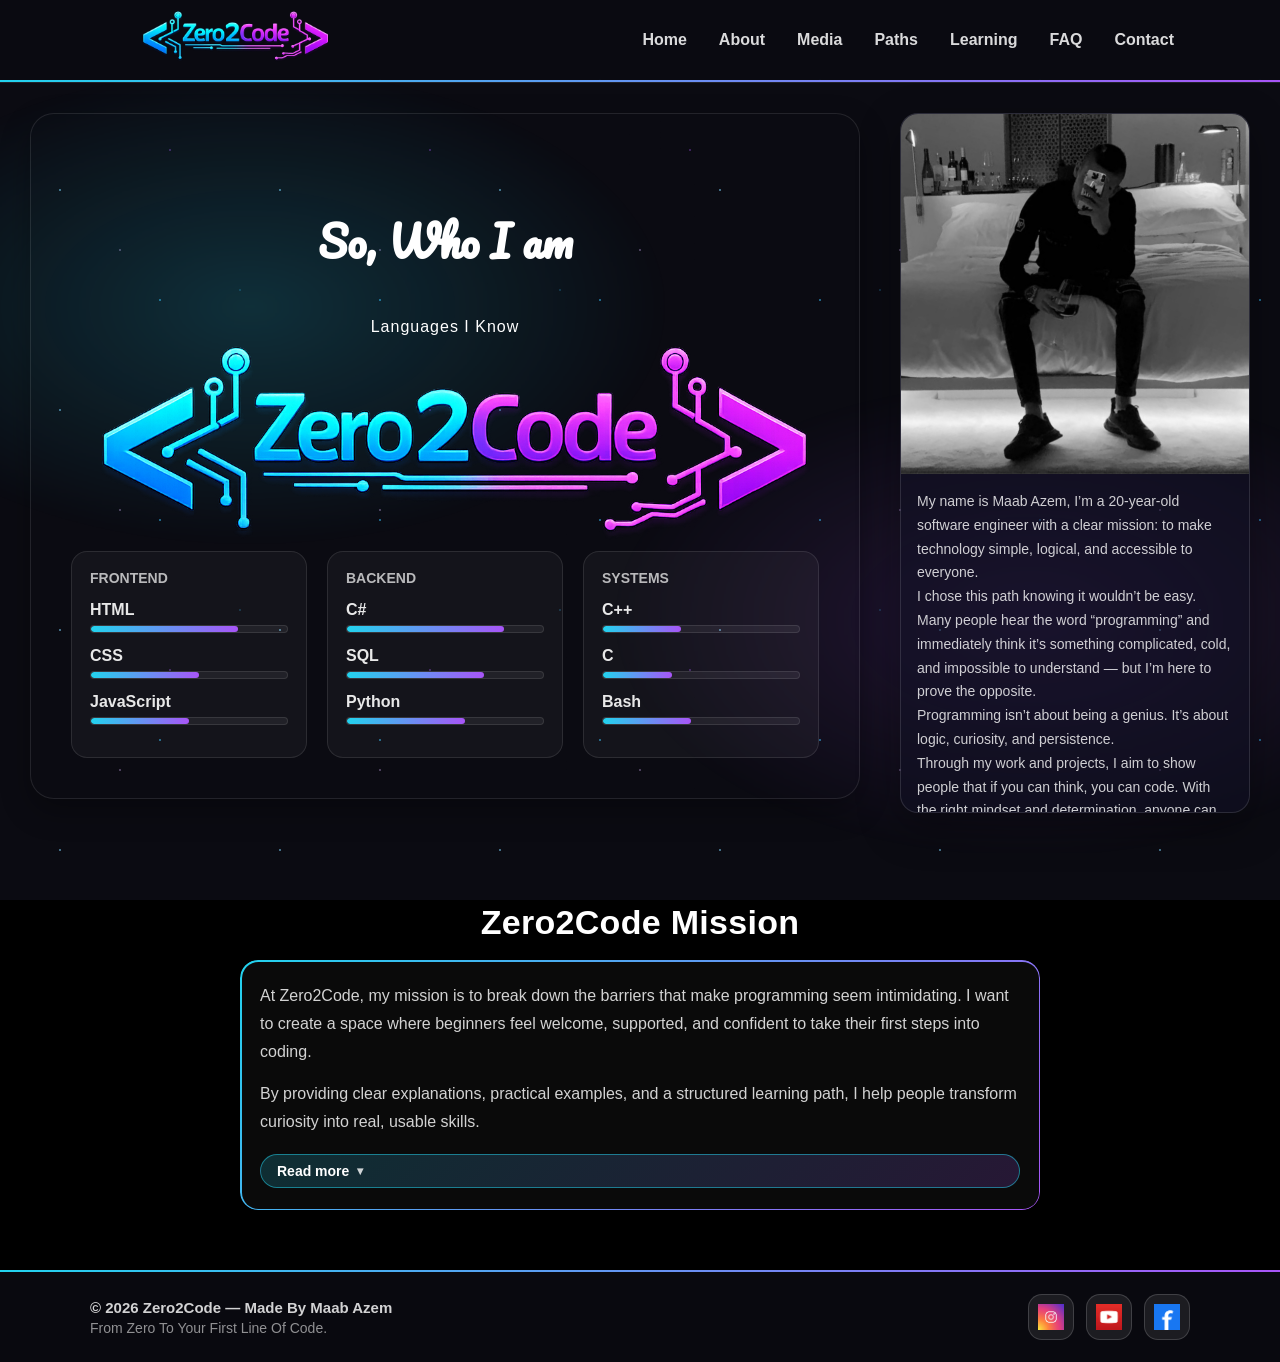
==== about.html @ 45f80c06 "First version of Zero2Code website" ====
<!DOCTYPE html>
<html lang="en">
<head>
  <meta charset="UTF-8">
  <meta name="viewport" content="width=device-width, initial-scale=1.0">
  <title>Zero2Code - About Us</title>

  <link rel="stylesheet" href="home_style.css">
  <link href="https://fonts.googleapis.com/css2?family=Pacifico&display=swap" rel="stylesheet">
  <link href="https://unpkg.com/aos@2.3.1/dist/aos.css" rel="stylesheet">
</head>

<body>
  <!-- Stars background -->
  <div class="stars-bg">
    <div class="stars layer1"></div>
    <div class="stars layer2"></div>
    <div class="stars layer3"></div>
  </div>

  <!-- Header -->
  <header class="header">
    <div class="header-inner">
      <img src="images/Logo without background.PNG" class="logo" alt="Zero2Code">

      <nav class="nav" id="mainNav">
  <a href="index.html">Home</a>
  <a href="about.html">About</a>
  <a href="media.html">Media</a>
  <a href="paths.html">Paths</a>
  <a href="learning.html">Learning</a>
  <a href="faq.html">FAQ</a>
  <a href="contact.html">Contact</a>
</nav>

<!-- Mobile Menu Button -->
<button class="nav-toggle" id="navToggle" type="button" aria-label="Open menu" aria-expanded="false">
  <span></span>
  <span></span>
  <span></span>
</button>
    </div>
    <div class="header-line"></div>
  </header>

  <div class="aboutMY">
    <!-- LEFT -->
    <div class="leftSide" data-aos="fade-right" data-aos-delay="100">

      <div class="bigTitle" data-aos="zoom-in" data-aos-delay="150">
        So, Who I am
      </div>

      <div class="langsHeader" data-aos="fade-up" data-aos-delay="200">
        Languages I Know <span></span>
      </div>

      <div class="langBoxes">
        <!-- Frontend -->
        <div class="langBox" data-aos="fade-up" data-aos-delay="250">
          <h4>Frontend</h4>

          <div class="skill">
            <span>HTML</span>
            <div class="bar"><div class="fill" style="--w:75%"></div></div>
          </div>

          <div class="skill">
            <span>CSS</span>
            <div class="bar"><div class="fill" style="--w:55%"></div></div>
          </div>

          <div class="skill">
            <span>JavaScript</span>
            <div class="bar"><div class="fill" style="--w:50%"></div></div>
          </div>
        </div>

        <!-- Backend -->
        <div class="langBox" data-aos="fade-up" data-aos-delay="320">
          <h4>Backend</h4>

          <div class="skill">
            <span>C#</span>
            <div class="bar"><div class="fill" style="--w:80%"></div></div>
          </div>

          <div class="skill">
            <span>SQL</span>
            <div class="bar"><div class="fill" style="--w:70%"></div></div>
          </div>

          <div class="skill">
            <span>Python</span>
            <div class="bar"><div class="fill" style="--w:60%"></div></div>
          </div>
        </div>

        <!-- Systems -->
        <div class="langBox" data-aos="fade-up" data-aos-delay="390">
          <h4>Systems</h4>

          <div class="skill">
            <span>C++</span>
            <div class="bar"><div class="fill" style="--w:40%"></div></div>
          </div>

          <div class="skill">
            <span>C</span>
            <div class="bar"><div class="fill" style="--w:35%"></div></div>
          </div>

          <div class="skill">
            <span>Bash</span>
            <div class="bar"><div class="fill" style="--w:45%"></div></div>
          </div>
        </div>

      </div>
    </div>

    <!-- RIGHT -->
    <div class="myprofile" data-aos="fade-left" data-aos-delay="150">
      <img src="images/maab2.jpg" class="myphoto" alt="Maab">
      <div class="myinfo">
        <p>My name is Maab Azem, I’m a 20-year-old software engineer with a clear mission:
          to make technology simple, logical, and accessible to everyone.</p>

        <p>I chose this path knowing it wouldn’t be easy. Many people hear the word “programming”
          and immediately think it’s something complicated, cold, and impossible to understand —
          but I’m here to prove the opposite.</p>

        <p>Programming isn’t about being a genius. It’s about logic, curiosity, and persistence.</p>

        <p>Through my work and projects, I aim to show people that if you can think, you can code.
          With the right mindset and determination, anyone can turn ideas into real digital products.</p>

        <p>I don’t just build websites and applications — I build confidence in people who once
          thought this world wasn’t for them.</p>
      </div>
    </div>
  </div>

  <!-- Mission -->
  <section class="mygoal" id="mygoal" data-aos="fade-up" data-aos-delay="120">
    <h2 class="mygoal-title">Zero2Code Mission</h2>

    <div class="goal-card" id="goalCard" data-aos="zoom-in" data-aos-delay="180">
      <div class="goal-preview">
        <p>
          At Zero2Code, my mission is to break down the barriers that make programming seem intimidating.
          I want to create a space where beginners feel welcome, supported, and confident to take their
          first steps into coding.
        </p>

        <p class="preview-2">
          By providing clear explanations, practical examples, and a structured learning path, I help people
          transform curiosity into real, usable skills.
        </p>
      </div>

      <div class="goal-more" id="goalMore" aria-hidden="true">
        <p>
          Zero2Code is more than just a learning platform – it is a growing community built around the belief
          that anyone can learn to code. Here, questions are encouraged, mistakes are part of the process,
          and progress is celebrated.
        </p>

        <p>
          I believe the best way to learn programming is to build, break, and rebuild. That’s why Zero2Code
          focuses on real projects that start small and grow step by step – so learners can see progress
          quickly and stay motivated.
        </p>

        <p>
          Every topic is explained in a clear, beginner-friendly way, then reinforced with exercises and mini
          challenges. The goal is not memorizing syntax – it’s learning how to think and solve problems.
        </p>

        <p>
          Over time, beginners stop feeling lost – and start feeling like creators.
        </p>
      </div>

      <button class="goal-toggle" id="goalToggle" aria-expanded="false" aria-controls="goalMore" type="button">
        <span class="btn-text">Read more</span>
        <span class="chev" aria-hidden="true">▾</span>
      </button>
    </div>
  </section>

  <!-- Footer -->
  <footer class="footer">
    <div class="container footer-inner">
      <div class="footer-left">
        <div class="footer-copy">© 2026 Zero2Code — Made By Maab Azem</div>
        <div class="footer-tagline">From Zero To Your First Line Of Code.</div>
      </div>

      <div class="social">
        <a href="#" aria-label="Instagram"><img src="images/instagram.jpeg" alt="Instagram"></a>
        <a href="#" aria-label="YouTube"><img src="images/youyube2.jpeg" alt="YouTube"></a>
        <a href="#" aria-label="Facebook"><img src="images/facebook.png" alt="Facebook"></a>
      </div>
    </div>
  </footer>

  <script src="https://unpkg.com/aos@2.3.1/dist/aos.js"></script>
  <script src="main.js"></script>
</body>
</html>
---- home_style.css ----
:root{
  --bg:#0b0b12;
  --text:#fff;
  --muted:rgba(255,255,255,.82);
  --line:rgba(255,255,255,.1);
  --glass:rgba(255,255,255,.04);
  --glass2:rgba(255,255,255,.06);
  --b1:1px solid rgba(255,255,255,.12);
  --b2:1px solid rgba(255,255,255,.10);
  --r14:14px;
  --r16:16px;
  --r18:18px;
  --c1:#22d3ee;
  --c2:#a855f7;
  --grad:linear-gradient(to right,var(--c1),var(--c2));
}

*{box-sizing:border-box}
body{margin:0;font-family:Roboto,sans-serif;color:var(--text);background:#000}
a{color:inherit}
.container, .media-page, .faq-page, .contact-page, .learn-page{width:min(1100px,92%);margin:0 auto}
.section{padding:56px 0}
.center{text-align:center;font-weight:900;margin:0 0 16px}
.note{margin:0 0 10px;color:rgba(255,255,255,.8);font-weight:700}

.header{
  position:sticky;top:0;z-index:999;
  background:rgba(11,11,18,.9);
  backdrop-filter:blur(10px);
  border-bottom:1px solid var(--line);
}
.header-inner{
  width:min(1100px,92%);margin:0 auto;
  padding:0 8px;height:80px;
  display:flex;align-items:center;justify-content:space-between;
}
.logo{height:180px;width:auto;display:block}
.header-line{height:2px;background:var(--grad)}

.nav{display:flex;align-items:center;gap:16px}
.nav a{
  text-decoration:none;
  color:rgba(255,255,255,.85);
  font-weight:700;
  padding:8px;
  position:relative;
  transition:.2s;
}
.nav a:hover,.nav a.active{color:#fff}
.nav a::after{
  content:"";position:absolute;left:0;bottom:-6px;
  width:0;height:2px;background:var(--grad);transition:.3s;
}
.nav a:hover::after{width:100%}

.hero{
  height:520px;
  background:url("images/hero.jpg") center/cover no-repeat;
  position:relative;
  display:flex;align-items:center;justify-content:center;
  text-align:center;
}
.hero-overlay{position:absolute;inset:0;background:rgba(0,0,0,.45);z-index:1}
.hero-content{position:relative;z-index:2;padding:0 18px;max-width:900px}
.hero-content h1{
  margin:0 0 10px;
  font-weight:900;letter-spacing:.3px;
  text-shadow:0 12px 32px rgba(0,0,0,.55);
}
.hero-content p{
  margin:0 0 16px;
  color:rgba(255,255,255,.9);
  font-weight:500;line-height:1.6;
  text-shadow:0 12px 32px rgba(0,0,0,.55);
}
.hero-btn{
  display:inline-block;text-decoration:none;
  font-weight:900;padding:12px 16px;
  border-radius:var(--r14);
  background:var(--grad);
  color:var(--bg);
}

.hero2{
  width:100%;
  padding:60px 16px;
  background:url("images/Logo without background.PNG") center/cover no-repeat;
}
.hero2 .row{
  display:flex;align-items:center;justify-content:space-between;
  gap:40px;margin-bottom:60px;
}
.hero2 .row.reverse{flex-direction:row-reverse}
.hero2 .text{
  flex:1;max-width:520px;
  padding:28px;
  border-radius:100px;
  background:rgba(255,255,255,.04);
  border:4px solid rgba(255,255,255,.12);
  font:20px/1.7 Georgia,"Times New Roman",serif;
  color:rgba(255,255,255,.9);
}
.hero2 .hero-img{
  width:550px;height:250px;flex-shrink:0;
  object-fit:cover;border-radius:100px;
}
.hero2 .img-1{transform:translateX(-60px)}
.hero2 .img-2{transform:translateX(60px)}

.two-col{display:flex;gap:18px;align-items:center}
.img-box{width:100%;display:block;border-radius:16px;border:1px solid rgba(255,255,255,.1)}
.text-box h2{margin:0 0 10px;font-weight:900}
.text-box p{margin:0 0 10px;color:var(--muted);line-height:1.7}
.text-box ul{margin:10px 0 0;padding-left:18px;color:var(--muted)}
.text-box li{margin:6px 0}

.feature{
  background:rgba(255,255,255,.05);
  border:1px solid rgba(255,255,255,.1);
  border-radius:18px;
  padding:22px;
  position:relative;
  overflow:hidden;
}
.feature::before{
  content:"";position:absolute;inset:0;
  background:
    radial-gradient(700px 220px at 0% 0%, rgba(34,211,238,.10), transparent 60%),
    radial-gradient(700px 220px at 100% 100%, rgba(168,85,247,.10), transparent 60%);
}
.feature>*{position:relative}
.feature h2{margin:0 0 10px;font-weight:900}
.feature p{margin:0 0 10px;color:var(--muted);line-height:1.7}
.feature p:last-child{margin-bottom:0}
.line{height:2px;width:90px;border-radius:999px;background:var(--grad);margin:10px 0 14px}

.languages{
  position:relative;
  display:flex;flex-wrap:wrap;gap:14px;
  justify-content:center;
  margin-top:18px;
  overflow:hidden;
  min-height:340px;
}
.languages .stars{
  position:absolute;inset:0;z-index:1;
  pointer-events:none;opacity:.55;
  background-image:
    radial-gradient(1px 1px at 20px 30px, #60a5fa 60%, transparent 61%),
    radial-gradient(1px 1px at 80px 120px, #d8b4fe 60%, transparent 61%),
    radial-gradient(2px 2px at 140px 60px, #38bdf8 60%, transparent 61%),
    radial-gradient(1px 1px at 160px 160px, #9333ea 60%, transparent 61%),
    radial-gradient(2px 2px at 40px 170px, #7dd3fc 60%, transparent 61%);
  background-size:200px 200px;
  background-repeat:repeat;
  filter:blur(.2px);
}
.languages .stars-h1{animation:moveRight 30s linear infinite}
.languages .stars-h2{animation:moveLeft 45s linear infinite}
.languages .stars-v1{animation:moveDown 35s linear infinite}
.languages .stars-v2{animation:moveUp 55s linear infinite}
@keyframes moveRight{from{transform:translateX(-200px)}to{transform:translateX(200px)}}
@keyframes moveLeft{from{transform:translateX(200px)}to{transform:translateX(-200px)}}
@keyframes moveDown{from{transform:translateY(-200px)}to{transform:translateY(200px)}}
@keyframes moveUp{from{transform:translateY(200px)}to{transform:translateY(-200px)}}

.lang-card{
  width:calc(20% - 14px);
  min-height:150px;
  padding:14px;
  text-align:center;
  border-radius:var(--r16);
  background:var(--glass);
  border:2px solid transparent;
  transition:.3s ease;
  overflow:hidden;
  position:relative;z-index:2;
}
.lang-card img{
  width:46px;height:46px;object-fit:contain;
  display:block;margin:0 auto 8px;
}
.lang-card h4{
  margin:6px 0 8px;
  font-size:15px;font-weight:900;
  color:rgba(255,255,255,.95);
}
.lang-desc{
  margin:0;
  font-size:13px;line-height:1.4;
  color:rgba(255,255,255,.8);
  opacity:0;transform:translateY(8px);
  transition:.3s ease;
}
.lang-card:hover{
  transform:scale(1.07);
  background:rgba(255,255,255,.07);
  border-image:var(--grad) 1;
}
.lang-card:hover .lang-desc{opacity:1;transform:translateY(0)}

iframe{
  width:520px;height:360px;
  border-radius:18px;
  border:1px solid rgba(255,255,255,.14);
  box-shadow:0 20px 40px rgba(0,0,0,.45);
}
.video-section{
  background:var(--glass);
  border:var(--b1);
  border-radius:60px;
  padding:28px;
  align-items:flex-start;
}

.footer{
  border-top:2px solid transparent;
  border-image:var(--grad) 1;
  background:rgba(11,11,18,.85);
  padding:22px 0;
}
.footer-inner{display:flex;align-items:center;justify-content:space-between;gap:14px}
.footer-left{display:flex;flex-direction:column;gap:4px}
.footer-copy{font-size:15px;font-weight:800;color:rgba(255,255,255,.82)}
.footer-tagline{font-size:14px;color:rgba(255,255,255,.55)}
.social{display:flex;gap:10px}
.social a{
  width:42px;height:42px;border-radius:var(--r14);
  display:flex;align-items:center;justify-content:center;
  background:rgba(255,255,255,.06);
  border:var(--b2);
  transition:.2s ease;
  text-decoration:none;
}
.social a:hover{
  transform:translateY(-3px);
  border-color:rgba(168,85,247,.5);
  background:rgba(255,255,255,.10);
}
.social img{width:20px;height:20px;display:block;filter:brightness(0) invert(1)}

#topBtn{
  position:fixed;right:18px;bottom:18px;
  width:48px;height:48px;border-radius:16px;
  border:1px solid rgba(255,255,255,.14);
  background:linear-gradient(to right, rgba(34,211,238,.25), rgba(168,85,247,.25));
  box-shadow:0 10px 30px rgba(0,0,0,.35);
  color:#fff;font-size:18px;font-weight:900;
  cursor:pointer;display:none;
}
#topBtn.show{display:block}
#topBtn:hover{transform:translateY(-2px)}

::-webkit-scrollbar{width:10px}
::-webkit-scrollbar-track{background:var(--bg)}
::-webkit-scrollbar-thumb{background:linear-gradient(180deg,var(--c1),var(--c2));border-radius:10px}
::-webkit-scrollbar-thumb:hover{background:linear-gradient(180deg,var(--c2),var(--c1))}

.aboutMY{
  display:flex;gap:40px;align-items:flex-start;
  padding:30px;border-radius:24px;position:relative;
}
.aboutMY::before{
  content:"";position:absolute;inset:-10px;z-index:-1;filter:blur(2px);
  background:
    radial-gradient(700px 400px at 20% 30%, rgba(34,211,238,.18), transparent 60%),
    radial-gradient(700px 400px at 80% 70%, rgba(168,85,247,.16), transparent 60%);
}
.leftSide{
  flex:1;
  padding:40px;
  border-radius:24px;
  border:1px solid rgba(255,255,255,.10);
  background:url("images/Logo without background.PNG") center/cover no-repeat;
  box-shadow:0 12px 30px rgba(0,0,0,.30);
  position:relative;
}
.textmy{
  flex:1;
  display:flex;flex-direction:column;align-items:center;justify-content:center;
  text-align:center;
}
.textmy h1{
  margin:0 0 16px;font-size:34px;
  letter-spacing:.3px;
  text-shadow:0 0 18px rgba(34,211,238,.20);
}
.langsTitle{
  display:inline-block;padding:8px 12px;border-radius:999px;
  border:var(--b1);background:rgba(255,255,255,.05);
}
.bigTitle{
  font-family:"Pacifico",cursive;
  width:350px;margin:50px auto 40px;
  text-align:center;font-size:42px;font-weight:700;
}

.langsHeader{text-align:center;margin-bottom:25px;font-size:16px;letter-spacing:1px;opacity:.8;transform:translateY(140px)}
.leftSide .langsHeader{transform:translateY(210px)}
.langBoxes{display:flex;gap:20px}
.langBox{
  flex:1;margin-top:190px;
  padding:18px;border-radius:16px;
  background:var(--glass);
  border:var(--b2);
}
.langBox h4{margin:0 0 15px;text-transform:uppercase;font-size:14px;opacity:.7}

.skills,.skill-group{width:100%;max-width:420px}
.skills{display:flex;flex-direction:column;gap:14px}
.skill-group{
  margin-bottom:26px;
  padding:12px 12px 14px;
  border-radius:16px;
  border:1px solid rgba(255,255,255,.08);
  background:rgba(255,255,255,.03);
  transition:.2s ease;
}
.skill-group:hover{transform:translateY(-2px);border-color:rgba(255,255,255,.16)}
.skill-group h4{
  margin:0 0 10px;
  font-size:14px;letter-spacing:1px;text-transform:uppercase;
  color:rgba(255,255,255,.7);
  border-bottom:1px solid rgba(255,255,255,.15);
  padding-bottom:6px;
  position:relative;
}
.skill-group h4::after{
  content:"";display:block;
  height:2px;width:120px;margin-top:8px;border-radius:999px;
  background:linear-gradient(90deg, rgba(34,211,238,.7), rgba(168,85,247,.7));
}
.skill{margin-bottom:14px}
.skill .label,.skill span{display:block;margin-bottom:6px;font-weight:700;opacity:.9;text-align:left}
.bar{
  width:100%;height:8px;
  border-radius:10px;overflow:hidden;
  border:1px solid rgba(255,255,255,.10);
  background:rgba(255,255,255,.06);
}
.fill{
  height:100%;
  width:0;
  border-radius:10px;
  background:linear-gradient(90deg,var(--c1),var(--c2));
  transition:width .7s ease;
}
@keyframes grow{from{width:0}to{width:var(--w)}}

.myprofile{
  width:350px;height:700px;
  border-radius:18px;overflow:hidden;
  border:1px solid rgba(255,255,255,.12);
  background:rgba(18,18,37,.55);
  box-shadow:0 14px 40px rgba(0,0,0,.35);
}
.myphoto{width:100%;height:360px;object-fit:cover;display:block}
.myinfo{
  padding:16px;overflow:auto;
  scrollbar-width:thin;
  scrollbar-color:rgba(168,85,247,.55) rgba(255,255,255,.06);
}
.myinfo p{margin:0;line-height:1.7;color:rgba(255,255,255,.80);font-size:14px}
.myinfo::-webkit-scrollbar{width:8px}
.myinfo::-webkit-scrollbar-track{background:rgba(255,255,255,.06);border-radius:999px}
.myinfo::-webkit-scrollbar-thumb{background:linear-gradient(180deg, rgba(34,211,238,.7), rgba(168,85,247,.7));border-radius:999px}

.mygoal{padding:60px 16px}
.mygoal-title{text-align:center;margin:0 0 18px;font-size:clamp(26px,3vw,34px);letter-spacing:.3px}
.goal-card{
  width:min(800px,100%);
  margin:0 auto;
  padding:22px 20px;
  border-radius:18px;
  background:var(--glass);
  backdrop-filter:blur(10px);
  position:relative;
  display:flex;flex-direction:column;
}
.goal-card::before{
  content:"";position:absolute;inset:0;padding:1.5px;border-radius:18px;
  background:linear-gradient(135deg,var(--c1),var(--c2));
  -webkit-mask:linear-gradient(#000 0 0) content-box,linear-gradient(#000 0 0);
  -webkit-mask-composite:xor;mask-composite:exclude;
  pointer-events:none;
}
.goal-preview p,.goal-more p{margin:0 0 14px;line-height:1.75;color:var(--muted);font-size:16px}
.goal-preview p:last-child{margin-bottom:0}

.goal-toggle{
  margin-top:18px;
  display:inline-flex;align-items:center;gap:8px;
  padding:8px 16px;border-radius:999px;
  background:linear-gradient(135deg, rgba(34,211,238,.18), rgba(168,85,247,.18));
  border:1px solid rgba(34,211,238,.5);
  color:#fff;
  font-size:14px;font-weight:700;
  cursor:pointer;
  transition:.25s ease;
}
.goal-toggle:hover{transform:translateY(-1px);box-shadow:0 0 14px rgba(168,85,247,.4)}
.goal-toggle .chev{transition:transform .3s ease;font-size:12px;opacity:.8}

.goal-more{
  max-height:0;overflow:hidden;opacity:0;
  transform:translateY(-10px);
  transition:max-height .5s ease, opacity .4s ease, transform .4s ease;
}
.goal-card.is-open .goal-more{max-height:1000px;opacity:1;transform:translateY(0)}
.goal-card.is-open .goal-toggle .chev{transform:rotate(180deg)}

.stars-bg{
  position:fixed;inset:0;z-index:-1;pointer-events:none;
  background:var(--bg);overflow:hidden;
}
.stars{position:absolute;inset:-200px;opacity:.55;background-repeat:repeat;filter:blur(.2px)}
.stars.layer1{
  background-image:
    radial-gradient(1px 1px at 20px 30px, rgba(96,165,250,.9) 60%, transparent 61%),
    radial-gradient(1px 1px at 80px 120px, rgba(216,180,254,.9) 60%, transparent 61%),
    radial-gradient(2px 2px at 140px 60px, rgba(56,189,248,.9) 60%, transparent 61%),
    radial-gradient(1px 1px at 160px 160px, rgba(147,51,234,.9) 60%, transparent 61%),
    radial-gradient(2px 2px at 40px 170px, rgba(125,211,252,.9) 60%, transparent 61%);
  background-size:220px 220px;animation:starsMove1 38s linear infinite;
}
.stars.layer2{
  opacity:.35;
  background-image:
    radial-gradient(1px 1px at 30px 40px, rgba(34,211,238,.9) 60%, transparent 61%),
    radial-gradient(2px 2px at 110px 90px, rgba(168,85,247,.9) 60%, transparent 61%),
    radial-gradient(1px 1px at 190px 140px, rgba(96,165,250,.9) 60%, transparent 61%),
    radial-gradient(2px 2px at 60px 190px, rgba(216,180,254,.9) 60%, transparent 61%);
  background-size:260px 260px;animation:starsMove2 55s linear infinite;
}
.stars.layer3{
  opacity:.22;
  background-image:
    radial-gradient(1px 1px at 50px 70px, rgba(125,211,252,.9) 60%, transparent 61%),
    radial-gradient(1px 1px at 160px 40px, rgba(147,51,234,.9) 60%, transparent 61%),
    radial-gradient(2px 2px at 120px 170px, rgba(56,189,248,.9) 60%, transparent 61%);
  background-size:320px 320px;animation:starsMove3 75s linear infinite;
}
@keyframes starsMove1{to{transform:translate3d(220px,220px,0)}}
@keyframes starsMove2{to{transform:translate3d(-260px,260px,0)}}
@keyframes starsMove3{to{transform:translate3d(320px,-320px,0)}}
@media (prefers-reduced-motion:reduce){.stars{animation:none!important}}

.media-page{padding:34px 0 70px}
.media-hero{text-align:center;padding:18px 0 26px}
.media-hero h1{
  margin:0 0 8px;
  font-size:clamp(28px,4vw,44px);
  font-weight:900;letter-spacing:.3px;
  text-shadow:0 0 18px rgba(34,211,238,.18);
}
.media-hero p{margin:0;color:rgba(255,255,255,.75);font-size:16px}
.media-grid{display:grid;grid-template-columns:repeat(3,1fr);gap:14px;margin-top:14px}
.media-card{
  border-radius:18px;overflow:hidden;
  border:1px solid rgba(255,255,255,.10);
  background:var(--glass);
  box-shadow:0 14px 34px rgba(0,0,0,.35);
  transition:.25s ease;
}
.media-card img{width:100%;height:210px;object-fit:cover;display:block}
.media-card:hover{transform:translateY(-4px);border-color:rgba(168,85,247,.45);box-shadow:0 18px 46px rgba(0,0,0,.45)}

.media-videos{margin-top:34px}
.media-title{text-align:center;margin:0 0 16px;font-size:26px;font-weight:900}
.videos-grid{display:grid;grid-template-columns:repeat(3,1fr);gap:14px}
.video-box iframe{width:100%;height:210px;border-radius:18px;border:var(--b1)}

.z2c-strip{
  margin-top:38px;border-radius:22px;overflow:hidden;
  border:1px solid rgba(255,255,255,.10);
  background:
    radial-gradient(700px 300px at 10% 30%, rgba(34,211,238,.12), transparent 60%),
    radial-gradient(700px 300px at 90% 70%, rgba(168,85,247,.12), transparent 60%),
    var(--glass);
}
.z2c-inner{padding:26px 20px;text-align:center}
.z2c-inner h2{margin:0 0 8px;font-size:30px;font-weight:900}
.z2c-inner p{margin:0 auto 16px;max-width:800px;color:rgba(255,255,255,.78);line-height:1.75}
.z2c-btn,.faq-cta-btn,.thanks-btn,.learn-cta,.path-start,.send-btn{
  display:inline-block;
  padding:10px 16px;
  border-radius:14px;
  text-decoration:none;
  font-weight:900;
  color:var(--bg);
  background:var(--grad);
}

.faq-page{padding:34px 0 70px}
.faq-hero{text-align:center;padding:10px 0 18px}
.faq-hero h1{
  margin:0 0 10px;
  font-size:clamp(28px,4vw,44px);
  font-weight:900;
  text-shadow:0 0 18px rgba(34,211,238,.18);
}
.faq-hero p{margin:0 auto 18px;max-width:820px;color:rgba(255,255,255,.75);line-height:1.7}
.faq-search{width:min(720px,100%);margin:0 auto;position:relative}
.faq-search input{
  width:100%;
  padding:14px 46px 14px 16px;
  border-radius:16px;
  border:var(--b1);
  background:rgba(255,255,255,.05);
  color:#fff;outline:none;font-weight:600;
}
.faq-search input:focus{border-color:rgba(168,85,247,.55);box-shadow:0 0 0 4px rgba(168,85,247,.12)}
.faq-search-icon{position:absolute;right:14px;top:50%;transform:translateY(-50%);opacity:.8;font-size:18px}

.faq-tags{display:flex;gap:10px;justify-content:center;flex-wrap:wrap;margin-top:14px}
.faq-tag{
  padding:8px 12px;border-radius:999px;
  border:var(--b1);background:var(--glass);
  color:rgba(255,255,255,.85);
  cursor:pointer;font-weight:700;transition:.2s;
}
.faq-tag:hover{transform:translateY(-1px);border-color:rgba(34,211,238,.45)}
.faq-tag.active{
  background:linear-gradient(135deg, rgba(34,211,238,.20), rgba(168,85,247,.20));
  border-color:rgba(168,85,247,.55);color:#fff;
}

.faq-grid{margin-top:22px;display:grid;grid-template-columns:repeat(2,1fr);gap:14px}
.faq-item{
  border-radius:18px;
  background:var(--glass);
  border:1px solid rgba(255,255,255,.10);
  overflow:hidden;position:relative;
}
.faq-item::before{
  content:"";position:absolute;inset:0;padding:1px;border-radius:18px;
  background:linear-gradient(135deg, rgba(34,211,238,.55), rgba(168,85,247,.55));
  -webkit-mask:linear-gradient(#000 0 0) content-box,linear-gradient(#000 0 0);
  -webkit-mask-composite:xor;mask-composite:exclude;
  pointer-events:none;opacity:.35;
}
.faq-q{
  width:100%;
  padding:16px;
  background:transparent;border:0;color:#fff;
  display:flex;align-items:center;justify-content:space-between;gap:12px;
  cursor:pointer;font-weight:900;font-size:16px;text-align:left;
}
.faq-icon{transition:transform .25s ease;opacity:.85}
.faq-a{
  max-height:0;overflow:hidden;opacity:0;transform:translateY(-6px);
  transition:max-height .45s ease, opacity .35s ease, transform .35s ease;
  padding:0 16px;
}
.faq-a p{margin:0 0 16px;color:rgba(255,255,255,.76);line-height:1.75}
.faq-item.is-open .faq-a{max-height:260px;opacity:1;transform:translateY(0);padding-top:2px}
.faq-item.is-open .faq-icon{transform:rotate(180deg)}
.faq-cta{
  margin-top:26px;border-radius:22px;border:1px solid rgba(255,255,255,.10);
  background:
    radial-gradient(700px 300px at 10% 30%, rgba(34,211,238,.12), transparent 60%),
    radial-gradient(700px 300px at 90% 70%, rgba(168,85,247,.12), transparent 60%),
    var(--glass);
  text-align:center;padding:24px 16px;
}
.faq-cta h2{margin:0 0 8px;font-weight:900;font-size:28px}
.faq-cta p{margin:0 0 14px;color:rgba(255,255,255,.75);line-height:1.7}

.contact-page{padding:34px 0 70px}
.contact-hero{text-align:center;padding:10px 0 18px}
.contact-hero h1{
  margin:0 0 10px;
  font-size:clamp(28px,4vw,44px);
  font-weight:900;
  text-shadow:0 0 18px rgba(34,211,238,.18);
}
.contact-hero p{margin:0 auto;max-width:820px;color:rgba(255,255,255,.75);line-height:1.7}
.contact-wrap{margin-top:18px;display:grid;grid-template-columns:1fr 1.2fr;gap:14px;align-items:start}
.contact-side{display:grid;gap:14px}
.contact-card,.contact-form-card{
  border-radius:18px;
  background:var(--glass);
  border:1px solid rgba(255,255,255,.10);
  padding:18px;position:relative;overflow:hidden;
}
.contact-card::before{
  content:"";position:absolute;inset:0;opacity:.9;
  background:
    radial-gradient(700px 260px at 0% 0%, rgba(34,211,238,.10), transparent 60%),
    radial-gradient(700px 260px at 100% 100%, rgba(168,85,247,.10), transparent 60%);
}
.contact-card>*,
.contact-form-card>*{position:relative}
.contact-card h3{margin:0 0 8px;font-weight:900}
.contact-card p{margin:0;color:rgba(255,255,255,.75);line-height:1.7}

.contact-form-card::before{
  content:"";position:absolute;inset:0;padding:1px;border-radius:18px;
  background:linear-gradient(135deg, rgba(34,211,238,.65), rgba(168,85,247,.65));
  -webkit-mask:linear-gradient(#000 0 0) content-box,linear-gradient(#000 0 0);
  -webkit-mask-composite:xor;mask-composite:exclude;
  pointer-events:none;opacity:.5;
}
.contact-form-card h2{margin:0 0 12px;font-weight:900;font-size:24px}

.contact-social{display:flex;flex-wrap:wrap;gap:10px;margin-top:8px}
.contact-social a{
  padding:8px 12px;border-radius:999px;
  border:var(--b1);background:rgba(255,255,255,.05);
  text-decoration:none;font-weight:800;transition:.2s ease;
}
.contact-social a:hover{transform:translateY(-1px);border-color:rgba(168,85,247,.55);background:rgba(255,255,255,.09)}

.field{display:flex;flex-direction:column;gap:8px;margin:12px 0}
.field label{font-weight:800;color:rgba(255,255,255,.85)}
.field input,.field select,.field textarea{
  border-radius:14px;border:var(--b1);
  background:rgba(255,255,255,.05);
  color:#fff;padding:12px;outline:none;font-weight:650;
}
.field textarea{resize:vertical}
.field :is(input,select,textarea):focus{border-color:rgba(168,85,247,.55);box-shadow:0 0 0 4px rgba(168,85,247,.12)}
.error-msg{color:#f87171;font-size:13px;display:none}

.send-btn{
  margin-top:10px;width:100%;
  border:0;cursor:pointer;
  display:inline-flex;align-items:center;justify-content:center;gap:10px;
  transition:.2s ease;
}
.send-btn:hover{transform:translateY(-1px);box-shadow:0 18px 40px rgba(0,0,0,.35)}
.btn-spinner{
  width:16px;height:16px;border-radius:999px;
  border:2px solid rgba(0,0,0,.25);
  border-top-color:rgba(0,0,0,.75);
  display:none;animation:spin .7s linear infinite;
}
@keyframes spin{to{transform:rotate(360deg)}}
.send-btn.is-loading .btn-spinner{display:inline-block}
.send-btn.is-loading .btn-text{opacity:.8}

.tiny-note{margin:10px 0 0;color:rgba(255,255,255,.55);font-size:13px;line-height:1.6}
.toast{
  position:fixed;left:50%;bottom:22px;
  transform:translateX(-50%) translateY(20px);
  opacity:0;pointer-events:none;
  padding:12px 14px;border-radius:14px;
  border:var(--b1);
  background:rgba(15,15,25,.92);
  backdrop-filter:blur(10px);
  box-shadow:0 18px 40px rgba(0,0,0,.45);
  transition:.25s ease;
  font-weight:800;
}
.toast.show{opacity:1;transform:translateX(-50%) translateY(0)}

.thanks-page{
  width:min(1100px,92%);
  margin:0 auto;
  padding:70px 0 90px;
  display:flex;justify-content:center;
  position:relative;z-index:1;
}
.thanks-card{
  width:min(720px,100%);
  text-align:center;
  border-radius:22px;
  padding:26px 20px;
  background:var(--glass);
  border:1px solid rgba(255,255,255,.10);
  position:relative;overflow:hidden;
}
.thanks-card::before{
  content:"";position:absolute;inset:0;opacity:.9;
  background:
    radial-gradient(700px 300px at 10% 30%, rgba(34,211,238,.14), transparent 60%),
    radial-gradient(700px 300px at 90% 70%, rgba(168,85,247,.14), transparent 60%);
}
.thanks-card>*{position:relative}
.thanks-card h1{margin:0 0 10px;font-size:clamp(28px,4vw,44px);font-weight:900}
.thanks-card p{margin:0 auto 16px;max-width:560px;color:rgba(255,255,255,.75);line-height:1.8}
.thanks-actions{display:flex;gap:10px;justify-content:center;flex-wrap:wrap;margin-top:10px}
.thanks-btn.outline{background:transparent;color:#fff;border:1px solid rgba(255,255,255,.14)}
.thanks-small{margin-top:14px;color:rgba(255,255,255,.55);font-weight:800}
.confetti{position:fixed;inset:0;z-index:0;pointer-events:none;opacity:.85}

.thanks-card.fancy{
  width:min(760px,100%);
  border-radius:24px;
  padding:28px 20px;
  background:rgba(255,255,255,.045);
  box-shadow:0 30px 80px rgba(0,0,0,.55);
}
.thanks-card.fancy::before{
  inset:-2px;border-radius:26px;
  background:linear-gradient(135deg, rgba(34,211,238,.55), rgba(168,85,247,.55));
  filter:blur(12px);opacity:.45;
}
.thanks-card.fancy::after{
  content:"";position:absolute;inset:0;opacity:.95;
  background:
    radial-gradient(800px 320px at 10% 30%, rgba(34,211,238,.14), transparent 60%),
    radial-gradient(800px 320px at 90% 70%, rgba(168,85,247,.14), transparent 60%);
}
.thanks-card.fancy>*{z-index:2}

.thanks-badge{
  display:inline-flex;align-items:center;gap:10px;
  padding:8px 12px;border-radius:999px;
  border:1px solid rgba(255,255,255,.14);
  background:rgba(255,255,255,.06);
  margin-bottom:12px;font-weight:900;color:rgba(255,255,255,.9);
}
.thanks-badge .dot{
  width:10px;height:10px;border-radius:999px;
  background:var(--grad);
  box-shadow:0 0 18px rgba(168,85,247,.55);
}
.thanks-meta{
  margin-top:14px;color:rgba(255,255,255,.62);
  font-weight:800;display:flex;gap:10px;justify-content:center;flex-wrap:wrap;align-items:center;
}
.cancel-btn{
  border:1px solid rgba(255,255,255,.14);
  background:rgba(255,255,255,.06);
  color:rgba(255,255,255,.9);
  border-radius:999px;padding:7px 12px;
  font-weight:900;cursor:pointer;transition:.2s ease;
}
.cancel-btn:hover{transform:translateY(-1px);border-color:rgba(34,211,238,.45)}
.cancel-btn:disabled{opacity:.6;cursor:not-allowed}
.thanks-small .brand{background:var(--grad);-webkit-background-clip:text;background-clip:text;color:transparent}

.learn-page{padding:34px 0 70px}
.learn-hero{text-align:center;padding:10px 0 18px}
.learn-hero h1{
  margin:0 0 10px;
  font-size:clamp(28px,4vw,44px);
  font-weight:900;
  text-shadow:0 0 18px rgba(34,211,238,.18);
}
.learn-hero p{margin:0 auto 16px;max-width:860px;color:rgba(255,255,255,.75);line-height:1.75}
.learn-hero-actions{display:flex;gap:10px;justify-content:center;flex-wrap:wrap}
.learn-cta{transition:.2s ease}
.learn-cta:hover{transform:translateY(-1px);box-shadow:0 18px 40px rgba(0,0,0,.35)}
.learn-cta.outline{background:transparent;color:#fff;border:1px solid rgba(255,255,255,.14)}
.learn-cta.outline:hover{border-color:rgba(168,85,247,.55);box-shadow:none}

.learn-overall{
  margin-top:18px;border-radius:18px;
  background:var(--glass);
  border:1px solid rgba(255,255,255,.10);
  padding:16px;position:relative;overflow:hidden;
}
.learn-overall::before{
  content:"";position:absolute;inset:0;
  background:
    radial-gradient(800px 260px at 10% 30%, rgba(34,211,238,.10), transparent 60%),
    radial-gradient(800px 260px at 90% 70%, rgba(168,85,247,.10), transparent 60%);
}
.learn-overall>*{position:relative}
.learn-overall-top{display:flex;align-items:center;justify-content:space-between;gap:12px}
.learn-overall-top h2{margin:0;font-weight:900}
.overall-value{font-weight:900;opacity:.9}
.overall-bar{
  margin-top:10px;width:100%;height:10px;border-radius:999px;
  background:rgba(255,255,255,.08);
  overflow:hidden;border:1px solid rgba(255,255,255,.10);
}
.overall-fill{height:100%;width:0;border-radius:999px;background:var(--grad);transition:width .6s ease}
.learn-hint{margin:10px 0 0;color:rgba(255,255,255,.70);line-height:1.7}

.learn-grid{margin-top:16px;display:grid;grid-template-columns:repeat(2,1fr);gap:14px}
.level-card{
  border-radius:18px;background:var(--glass);
  border:1px solid rgba(255,255,255,.10);
  padding:16px;position:relative;overflow:hidden;
}
.level-card::before{
  content:"";position:absolute;inset:0;padding:1px;border-radius:18px;
  background:linear-gradient(135deg, rgba(34,211,238,.55), rgba(168,85,247,.55));
  -webkit-mask:linear-gradient(#000 0 0) content-box,linear-gradient(#000 0 0);
  -webkit-mask-composite:xor;mask-composite:exclude;
  pointer-events:none;opacity:.35;
}
.level-card>*{position:relative}
.level-head{display:flex;align-items:flex-start;justify-content:space-between;gap:12px}
.level-badge{
  display:inline-block;padding:6px 10px;border-radius:999px;
  border:1px solid rgba(255,255,255,.14);
  background:rgba(255,255,255,.06);
  font-weight:900;margin-bottom:10px;
}
.level-card h3{margin:0 0 6px;font-weight:900;font-size:22px}
.level-sub{margin:0;color:rgba(255,255,255,.70);line-height:1.6}
.level-start{
  border:1px solid rgba(255,255,255,.14);
  background:rgba(255,255,255,.06);
  color:rgba(255,255,255,.92);
  border-radius:999px;padding:8px 12px;
  cursor:pointer;font-weight:900;
  display:inline-flex;align-items:center;gap:8px;
  transition:.2s ease;white-space:nowrap;
}
.level-start:hover{transform:translateY(-1px);border-color:rgba(34,211,238,.45)}
.level-start .chev{transition:transform .25s ease;opacity:.85}
.level-card.is-open .level-start .chev{transform:rotate(180deg)}

.level-progress{display:flex;align-items:center;gap:10px;margin-top:14px;color:rgba(255,255,255,.80);font-weight:800}
.mini-bar{
  flex:1;height:8px;border-radius:999px;
  background:rgba(255,255,255,.08);
  overflow:hidden;border:1px solid rgba(255,255,255,.10);
}
.mini-fill{height:100%;width:0;border-radius:999px;background:var(--grad);animation:grow 1s ease forwards}

.level-details{
  margin-top:12px;max-height:0;overflow:hidden;opacity:0;transform:translateY(-8px);
  transition:max-height .45s ease, opacity .35s ease, transform .35s ease;
}
.level-card.is-open .level-details{max-height:320px;opacity:1;transform:translateY(0)}
.level-details ul{margin:0;padding-left:18px;color:rgba(255,255,255,.78);line-height:1.85}

.level-actions{margin-top:12px;display:flex;flex-wrap:wrap;gap:10px;align-items:center}
.level-link{
  text-decoration:none;font-weight:900;
  padding:9px 12px;border-radius:999px;
  background:linear-gradient(135deg, rgba(34,211,238,.16), rgba(168,85,247,.16));
  border:1px solid rgba(34,211,238,.45);
  color:#fff;transition:.2s ease;
}
.level-link:hover{transform:translateY(-1px);box-shadow:0 0 16px rgba(168,85,247,.35)}
.level-link.outline{background:transparent;border:1px solid rgba(255,255,255,.14)}
.level-mark{
  margin-left:auto;border:0;cursor:pointer;
  border-radius:999px;padding:9px 12px;
  font-weight:900;color:var(--bg);
  background:var(--grad);
  transition:.2s ease;
}
.level-mark:hover{transform:translateY(-1px);box-shadow:0 18px 40px rgba(0,0,0,.35)}

.learn-footer-cta{
  margin-top:18px;border-radius:22px;border:1px solid rgba(255,255,255,.10);
  background:
    radial-gradient(800px 320px at 10% 30%, rgba(34,211,238,.12), transparent 60%),
    radial-gradient(800px 320px at 90% 70%, rgba(168,85,247,.12), transparent 60%),
    var(--glass);
  text-align:center;padding:22px 16px;
}
.learn-footer-cta h2{margin:0 0 8px;font-weight:900;font-size:28px}
.learn-footer-cta p{margin:0 0 14px;color:rgba(255,255,255,.75);line-height:1.7}

.learn-lessons{
  margin-top:18px;padding:16px;border-radius:18px;
  border:1px solid rgba(255,255,255,.10);
  background:var(--glass);
  position:relative;overflow:hidden;
}
.learn-lessons::before{
  content:"";position:absolute;inset:0;opacity:.9;
  background:
    radial-gradient(900px 260px at 15% 20%, rgba(34,211,238,.10), transparent 60%),
    radial-gradient(900px 260px at 85% 75%, rgba(168,85,247,.10), transparent 60%);
}
.learn-lessons>*{position:relative}

.lessons-head h2{margin:0 0 6px;font-weight:900}
.lessons-head p{margin:0 0 14px;color:rgba(255,255,255,.74);line-height:1.7}
.lessons-wrap{display:grid;grid-template-columns:.9fr 1.6fr;gap:12px;align-items:start}

.lessons-list,.lesson-view{
  border-radius:16px;border:1px solid rgba(255,255,255,.10);
  background:rgba(255,255,255,.03);
  padding:12px;min-height:320px;
}
.lesson-item{
  width:100%;text-align:left;
  padding:10px 12px;border-radius:14px;
  border:1px solid rgba(255,255,255,.10);
  background:rgba(255,255,255,.03);
  color:rgba(255,255,255,.85);
  cursor:pointer;
  font-weight:850;
  display:flex;align-items:center;justify-content:space-between;gap:10px;
  transition:.2s ease;margin-bottom:10px;
}
.lesson-item:hover{transform:translateY(-1px);border-color:rgba(34,211,238,.40)}
.lesson-item.active{
  background:linear-gradient(135deg, rgba(34,211,238,.16), rgba(168,85,247,.16));
  border-color:rgba(168,85,247,.55);color:#fff;
}
.lesson-badge{
  font-size:12px;opacity:.85;
  padding:4px 8px;border-radius:999px;
  border:var(--b1);background:rgba(255,255,255,.05);
}
.lesson-title{margin:0 0 8px;font-weight:900;font-size:22px}
.lesson-text{margin:0 0 12px;color:rgba(255,255,255,.75);line-height:1.85}
.lesson-code{
  margin:10px 0 14px;padding:12px;border-radius:14px;
  border:var(--b1);background:rgba(0,0,0,.35);
  overflow:auto;
  font-family:ui-monospace,SFMono-Regular,Menlo,Monaco,Consolas,"Liberation Mono","Courier New",monospace;
  font-size:13px;line-height:1.7;color:rgba(255,255,255,.92);
}
.lesson-actions{display:flex;gap:10px;flex-wrap:wrap;margin-top:12px}
.lesson-btn{
  border:1px solid rgba(255,255,255,.14);
  background:rgba(255,255,255,.06);
  color:rgba(255,255,255,.92);
  border-radius:999px;padding:9px 12px;
  cursor:pointer;font-weight:900;transition:.2s ease;
}
.lesson-btn:hover{transform:translateY(-1px);border-color:rgba(168,85,247,.55)}
.lesson-btn.primary{border:0;color:var(--bg);background:var(--grad)}
.lesson-task{
  margin-top:14px;padding:12px;border-radius:16px;
  border:1px solid rgba(255,255,255,.10);
  background:rgba(255,255,255,.03);
}
.lesson-task h4{margin:0 0 8px;font-weight:900}
.lesson-task p{margin:0 0 10px;color:rgba(255,255,255,.75);line-height:1.75}
.task-input{
  width:100%;padding:10px 12px;border-radius:14px;
  border:1px solid rgba(255,255,255,.14);
  background:rgba(0,0,0,.25);
  color:#fff;outline:none;
}
.task-msg{margin-top:8px;font-weight:850;color:rgba(255,255,255,.82)}

.paths-page{padding:40px 16px 70px}
.paths-hero,.path-card,.paths-need,.paths-next{
  width:min(1100px,92%);
  margin:0 auto 18px;
  padding:22px 18px;
  border-radius:18px;
  border:1px solid rgba(255,255,255,.10);
  background:var(--glass);
}
.paths-hero{padding:26px 20px}
.paths-hero h1{margin:0 0 8px;font-weight:900;letter-spacing:.2px}
.paths-hero p{margin:0 0 16px;color:rgba(255,255,255,.75);line-height:1.8}
.paths-hero-actions{display:flex;gap:10px;flex-wrap:wrap}

.path-card{position:relative;overflow:hidden}
.path-card::before{
  content:"";position:absolute;inset:0;opacity:.9;
  background:
    radial-gradient(900px 260px at 20% 20%, rgba(34,211,238,.10), transparent 60%),
    radial-gradient(900px 260px at 80% 80%, rgba(168,85,247,.10), transparent 60%);
}
.path-card>*{position:relative}

.path-top{
  display:flex;gap:14px;align-items:center;justify-content:space-between;
  flex-wrap:wrap;margin-bottom:14px;
}
.path-badge{
  display:inline-block;padding:6px 10px;border-radius:999px;
  border:1px solid rgba(255,255,255,.14);
  background:rgba(255,255,255,.05);
  color:rgba(255,255,255,.85);
  font-weight:900;font-size:12px;
}
.path-top h2{margin:8px 0 6px;font-weight:950}
.path-sub{margin:0;color:rgba(255,255,255,.74);line-height:1.7}

.path-steps{display:grid;grid-template-columns:repeat(3,1fr);gap:12px;margin-top:10px}
.step{
  border-radius:16px;padding:14px 12px;
  border:1px solid rgba(255,255,255,.10);
  background:rgba(0,0,0,.20);
}
.step h3{margin:0 0 10px;font-weight:950;font-size:16px}
.step ul{margin:0;padding-left:18px;color:rgba(255,255,255,.76);line-height:1.75}
.deliver{
  margin-top:10px;padding:10px;border-radius:14px;
  border:var(--b1);background:rgba(255,255,255,.05);
  color:rgba(255,255,255,.85);
}
.path-footer{
  margin-top:14px;display:flex;align-items:center;justify-content:space-between;
  gap:12px;flex-wrap:wrap;border-top:1px solid rgba(255,255,255,.10);padding-top:14px;
}
.path-note{color:rgba(255,255,255,.78);line-height:1.7}

.need-grid{margin-top:12px;display:grid;grid-template-columns:repeat(3,1fr);gap:12px}
.need-box{
  padding:14px 12px;border-radius:16px;
  border:1px solid rgba(255,255,255,.10);
  background:rgba(0,0,0,.20);
}
.need-box h3{margin:0 0 8px;font-weight:950}
.need-box p{margin:0;color:rgba(255,255,255,.75);line-height:1.8}

.footer .social{gap:12px;align-items:center;justify-content:flex-end}
.footer .social a{width:46px;height:46px;background:rgba(255,255,255,.08);border:1px solid rgba(255,255,255,.16)}
.footer .social a img{
  width:26px;height:26px;object-fit:contain;
  filter:none;opacity:1;visibility:visible;
}

@media (max-width:992px){
  .hero{height:460px}
  .lang-card{width:calc(33.333% - 14px)}
  iframe{height:300px}
}

@media (max-width:900px){
  body{overflow-x:hidden}
  .hero2 .row,.hero2 .row.reverse{flex-direction:column;align-items:stretch}
  .hero2 .text{max-width:100%}
  .hero2 .hero-img{width:100%;height:200px;transform:none}

  .header-inner{flex-direction:column;gap:14px;height:auto;padding:10px 8px}
  .nav{flex-wrap:wrap;justify-content:center;gap:14px}
  .nav a{font-size:14px}
  .logo{height:40px}

  .aboutMY{flex-direction:column;align-items:stretch}
  .myprofile{width:100%;height:auto}
  .myphoto{height:300px}
  .langBoxes{flex-direction:column}
  .langBox{width:100%}

  .media-grid{grid-template-columns:1fr}
  .videos-grid{grid-template-columns:1fr}
  .media-card img,.video-box iframe{height:200px}

  .faq-grid{grid-template-columns:1fr}
  .contact-wrap{grid-template-columns:1fr}
  .learn-grid{grid-template-columns:1fr}
  .lessons-wrap{grid-template-columns:1fr}
  .path-steps{grid-template-columns:1fr}
  .need-grid{grid-template-columns:1fr}
  .footer-inner{flex-direction:column;gap:20px;text-align:center}
  .social{justify-content:center}
}

@media (max-width:768px){
  .two-col{flex-direction:column}
  .hero{height:380px}
  .lang-card{width:calc(50% - 14px)}
  iframe{height:240px}
}

@media (max-width:480px){
  .learn-hero h1,.paths-hero h1,.bigTitle{font-size:26px}
  .learn-cta{font-size:14px;padding:12px}
  .level-head h3{font-size:18px}
  .path-badge{font-size:12px}
}

.nav-toggle{
  display:none;
  width:46px;height:42px;border-radius:14px;
  border:1px solid rgba(255,255,255,.14);
  background:rgba(255,255,255,.06);
  cursor:pointer;
  align-items:center;justify-content:center;gap:6px;
  flex-direction:column;
  transition:.2s ease;
}
.nav-toggle:hover{transform:translateY(-1px);background:rgba(255,255,255,.10);border-color:rgba(168,85,247,.35)}
.nav-toggle span{width:20px;height:2px;border-radius:999px;background:var(--grad);display:block;transition:.25s ease}

@media (max-width:900px){
  .nav-toggle{display:flex}
  .header-inner{position:relative}
  .nav{
    position:absolute;left:4%;right:4%;top:86px;
    flex-direction:column;gap:10px;
    padding:14px;
    border-radius:18px;
    border:1px solid rgba(255,255,255,.14);
    background:rgba(11,11,18,.92);
    backdrop-filter:blur(10px);
    transform:translateY(-10px);
    opacity:0;pointer-events:none;
    transition:.25s ease;
    z-index:1000;
  }
  .nav a{
    padding:12px;border-radius:14px;
    background:rgba(255,255,255,.04);
    border:1px solid rgba(255,255,255,.08);
  }
  .nav a:hover{background:rgba(255,255,255,.08)}
  .nav.open{transform:translateY(0);opacity:1;pointer-events:auto}
  .nav-toggle.is-open span:nth-child(1){transform:translateY(8px) rotate(45deg)}
  .nav-toggle.is-open span:nth-child(2){opacity:0}
  .nav-toggle.is-open span:nth-child(3){transform:translateY(-8px) rotate(-45deg)}
}
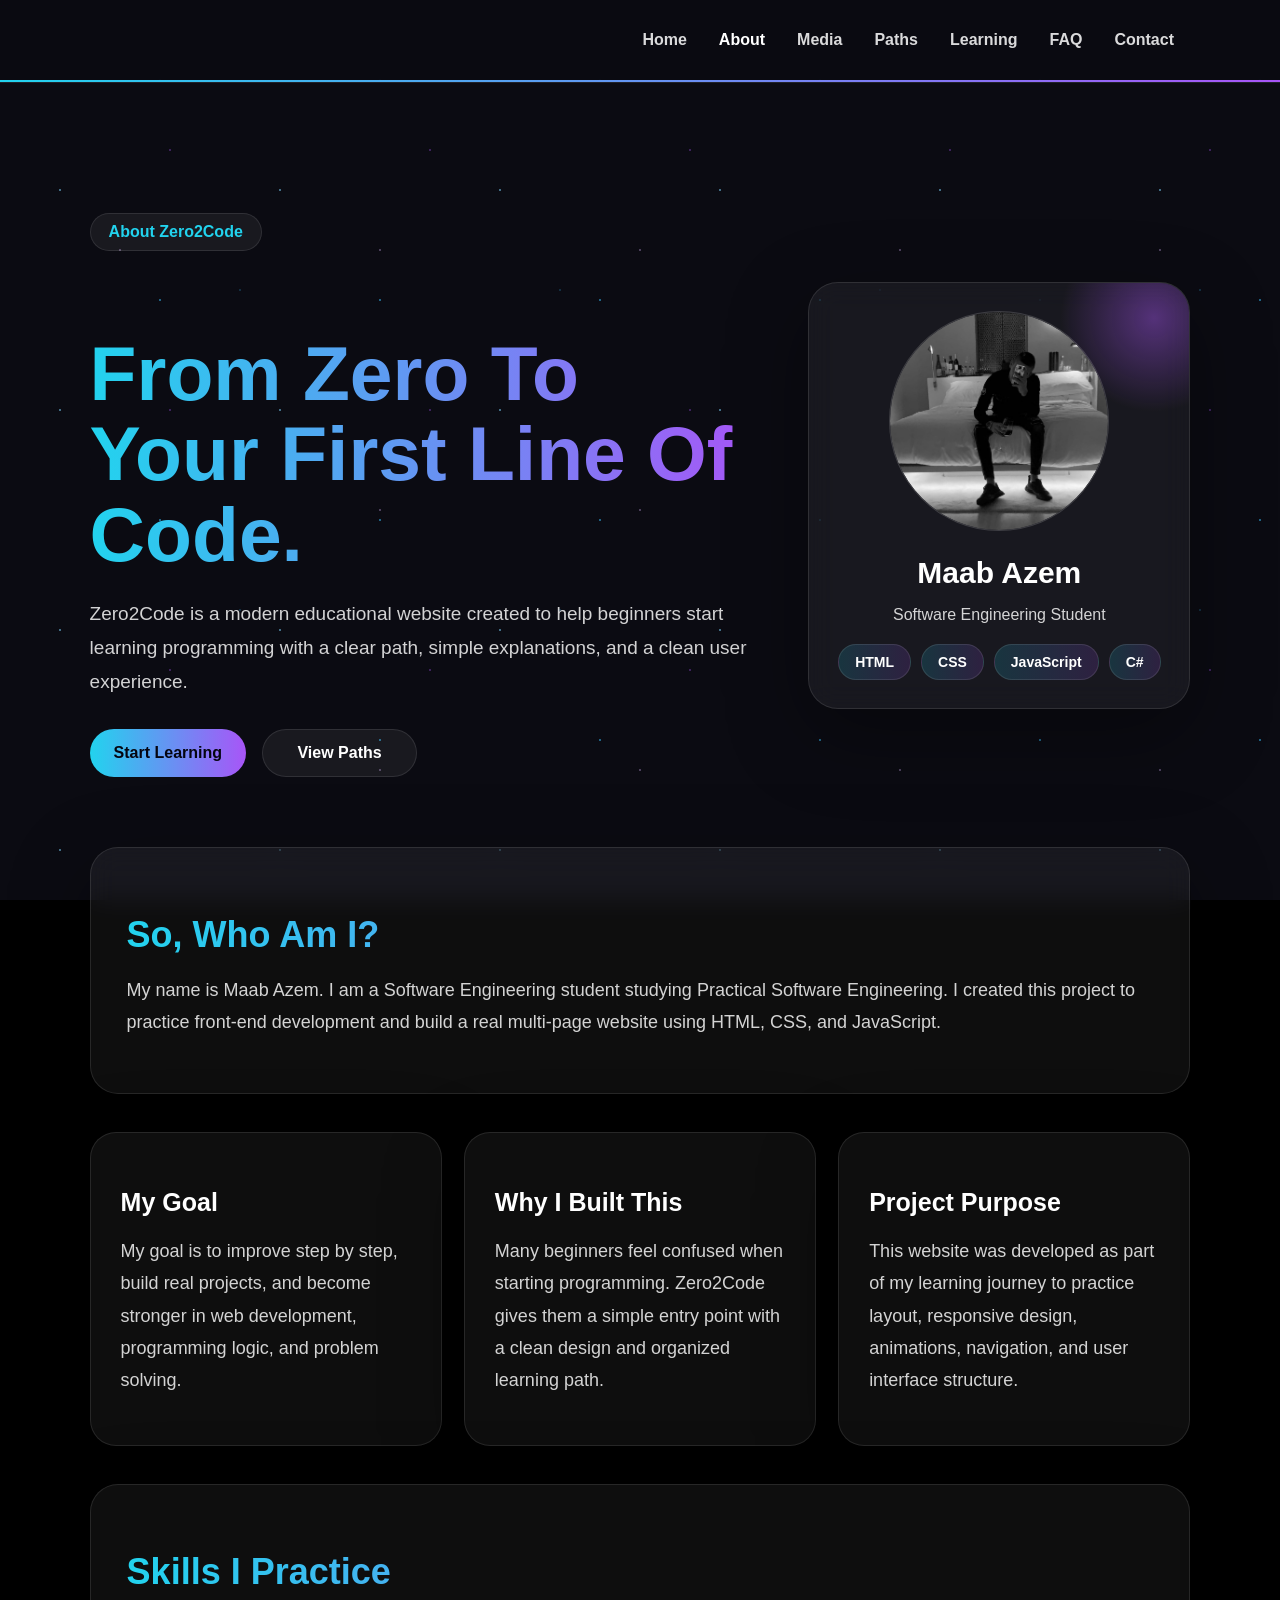
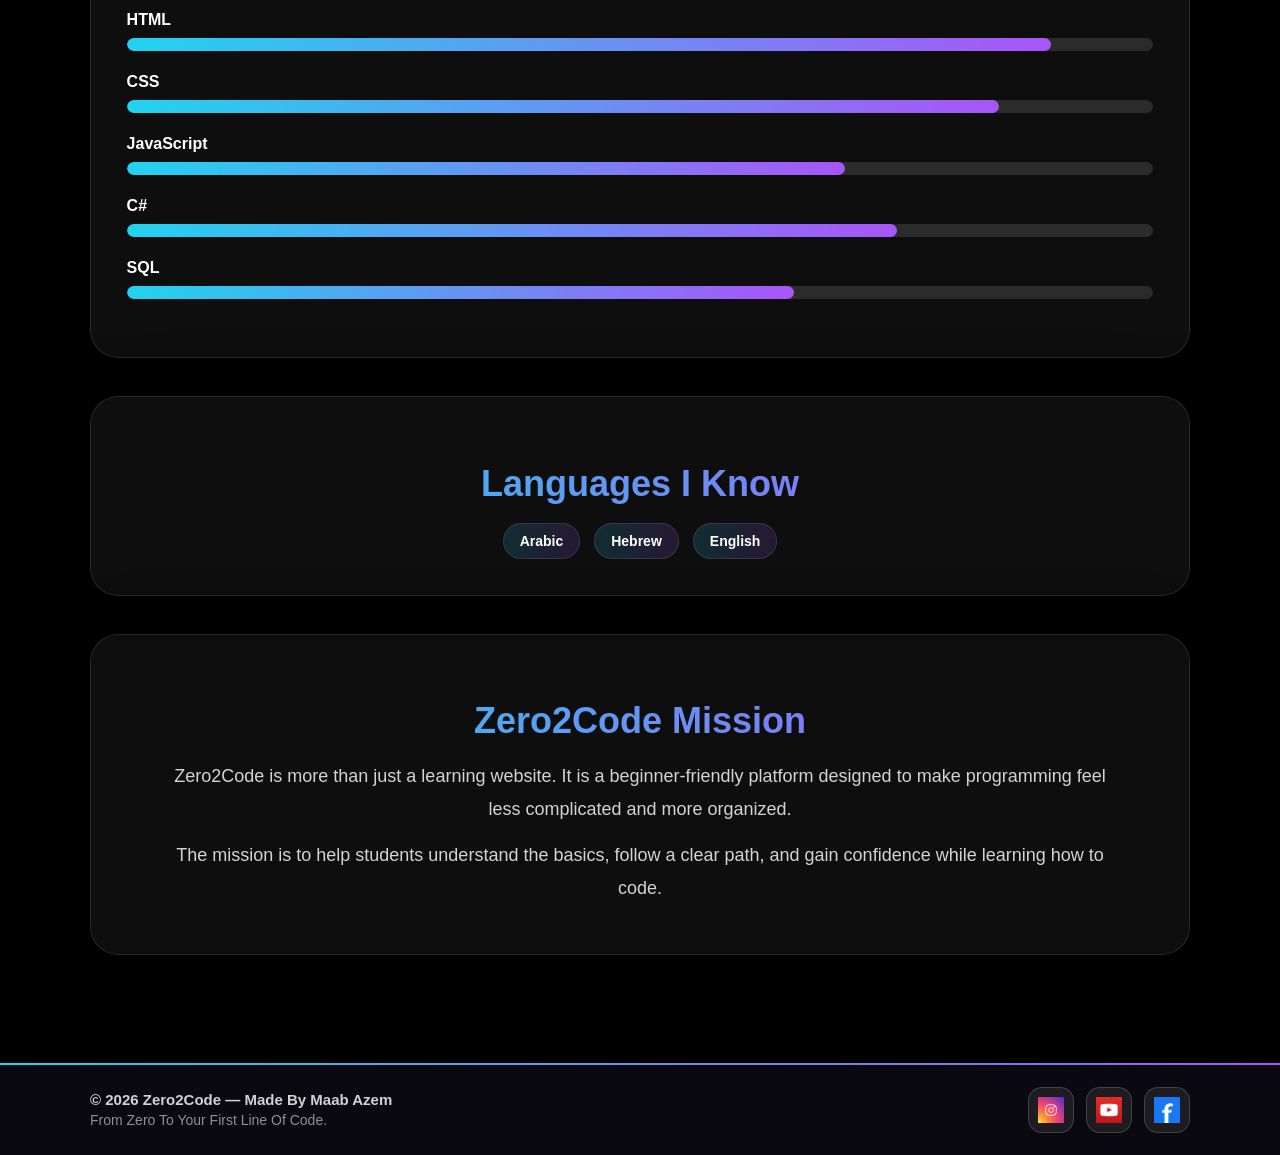
==== commit 653da3de: "Redesing About paga" ====
--- a/about.html
+++ b/about.html
@@ -2,194 +2,163 @@
 <html lang="en">
 <head>
   <meta charset="UTF-8">
+  <title>Zero2Code - About</title>
   <meta name="viewport" content="width=device-width, initial-scale=1.0">
-  <title>Zero2Code - About Us</title>
-
+  <link href="https://fonts.googleapis.com/css2?family=Roboto:wght@400;500;700;900&display=swap" rel="stylesheet">
+  <link href="https://unpkg.com/aos@2.3.1/dist/aos.css" rel="stylesheet">
   <link rel="stylesheet" href="home_style.css">
-  <link href="https://fonts.googleapis.com/css2?family=Pacifico&display=swap" rel="stylesheet">
-  <link href="https://unpkg.com/aos@2.3.1/dist/aos.css" rel="stylesheet">
 </head>
 
 <body>
-  <!-- Stars background -->
   <div class="stars-bg">
     <div class="stars layer1"></div>
     <div class="stars layer2"></div>
     <div class="stars layer3"></div>
   </div>
 
-  <!-- Header -->
   <header class="header">
     <div class="header-inner">
       <img src="images/Logo without background.PNG" class="logo" alt="Zero2Code">
 
       <nav class="nav" id="mainNav">
-  <a href="index.html">Home</a>
-  <a href="about.html">About</a>
-  <a href="media.html">Media</a>
-  <a href="paths.html">Paths</a>
-  <a href="learning.html">Learning</a>
-  <a href="faq.html">FAQ</a>
-  <a href="contact.html">Contact</a>
-</nav>
+        <a href="index.html">Home</a>
+        <a href="about.html" class="active">About</a>
+        <a href="media.html">Media</a>
+        <a href="paths.html">Paths</a>
+        <a href="learning.html">Learning</a>
+        <a href="faq.html">FAQ</a>
+        <a href="contact.html">Contact</a>
+      </nav>
 
-<!-- Mobile Menu Button -->
-<button class="nav-toggle" id="navToggle" type="button" aria-label="Open menu" aria-expanded="false">
-  <span></span>
-  <span></span>
-  <span></span>
-</button>
+      <button class="nav-toggle" id="navToggle" type="button" aria-label="Open menu" aria-expanded="false">
+        <span></span>
+        <span></span>
+        <span></span>
+      </button>
     </div>
     <div class="header-line"></div>
   </header>
 
-  <div class="aboutMY">
-    <!-- LEFT -->
-    <div class="leftSide" data-aos="fade-right" data-aos-delay="100">
+  <main class="about-page-new">
 
-      <div class="bigTitle" data-aos="zoom-in" data-aos-delay="150">
-        So, Who I am
+    <section class="about-hero-new">
+      <div class="about-hero-text" data-aos="fade-right">
+        <span class="about-badge">About Zero2Code</span>
+        <h1>From Zero To Your First Line Of Code.</h1>
+        <p>
+          Zero2Code is a modern educational website created to help beginners start
+          learning programming with a clear path, simple explanations, and a clean user experience.
+        </p>
+
+        <div class="about-actions">
+          <a href="learning.html" class="about-btn primary">Start Learning</a>
+          <a href="paths.html" class="about-btn secondary">View Paths</a>
+        </div>
       </div>
 
-      <div class="langsHeader" data-aos="fade-up" data-aos-delay="200">
-        Languages I Know <span></span>
+      <div class="about-profile-card" data-aos="fade-left">
+        <div class="profile-glow"></div>
+        <div class="profile-img-box">
+          <img src="images/Maab.PNG.jpg" alt="Maab Azem">
+        </div>
+        <h2>Maab Azem</h2>
+        <p>Software Engineering Student</p>
+        <div class="profile-tags">
+          <span>HTML</span>
+          <span>CSS</span>
+          <span>JavaScript</span>
+          <span>C#</span>
+        </div>
       </div>
+    </section>
 
-      <div class="langBoxes">
-        <!-- Frontend -->
-        <div class="langBox" data-aos="fade-up" data-aos-delay="250">
-          <h4>Frontend</h4>
+    <section class="about-section-new" data-aos="fade-up">
+      <h2>So, Who Am I?</h2>
+      <p>
+        My name is Maab Azem. I am a Software Engineering student studying Practical
+        Software Engineering. I created this project to practice front-end development
+        and build a real multi-page website using HTML, CSS, and JavaScript.
+      </p>
+    </section>
 
-          <div class="skill">
-            <span>HTML</span>
-            <div class="bar"><div class="fill" style="--w:75%"></div></div>
-          </div>
-
-          <div class="skill">
-            <span>CSS</span>
-            <div class="bar"><div class="fill" style="--w:55%"></div></div>
-          </div>
-
-          <div class="skill">
-            <span>JavaScript</span>
-            <div class="bar"><div class="fill" style="--w:50%"></div></div>
-          </div>
-        </div>
-
-        <!-- Backend -->
-        <div class="langBox" data-aos="fade-up" data-aos-delay="320">
-          <h4>Backend</h4>
-
-          <div class="skill">
-            <span>C#</span>
-            <div class="bar"><div class="fill" style="--w:80%"></div></div>
-          </div>
-
-          <div class="skill">
-            <span>SQL</span>
-            <div class="bar"><div class="fill" style="--w:70%"></div></div>
-          </div>
-
-          <div class="skill">
-            <span>Python</span>
-            <div class="bar"><div class="fill" style="--w:60%"></div></div>
-          </div>
-        </div>
-
-        <!-- Systems -->
-        <div class="langBox" data-aos="fade-up" data-aos-delay="390">
-          <h4>Systems</h4>
-
-          <div class="skill">
-            <span>C++</span>
-            <div class="bar"><div class="fill" style="--w:40%"></div></div>
-          </div>
-
-          <div class="skill">
-            <span>C</span>
-            <div class="bar"><div class="fill" style="--w:35%"></div></div>
-          </div>
-
-          <div class="skill">
-            <span>Bash</span>
-            <div class="bar"><div class="fill" style="--w:45%"></div></div>
-          </div>
-        </div>
-
-      </div>
-    </div>
-
-    <!-- RIGHT -->
-    <div class="myprofile" data-aos="fade-left" data-aos-delay="150">
-      <img src="images/maab2.jpg" class="myphoto" alt="Maab">
-      <div class="myinfo">
-        <p>My name is Maab Azem, I’m a 20-year-old software engineer with a clear mission:
-          to make technology simple, logical, and accessible to everyone.</p>
-
-        <p>I chose this path knowing it wouldn’t be easy. Many people hear the word “programming”
-          and immediately think it’s something complicated, cold, and impossible to understand —
-          but I’m here to prove the opposite.</p>
-
-        <p>Programming isn’t about being a genius. It’s about logic, curiosity, and persistence.</p>
-
-        <p>Through my work and projects, I aim to show people that if you can think, you can code.
-          With the right mindset and determination, anyone can turn ideas into real digital products.</p>
-
-        <p>I don’t just build websites and applications — I build confidence in people who once
-          thought this world wasn’t for them.</p>
-      </div>
-    </div>
-  </div>
-
-  <!-- Mission -->
-  <section class="mygoal" id="mygoal" data-aos="fade-up" data-aos-delay="120">
-    <h2 class="mygoal-title">Zero2Code Mission</h2>
-
-    <div class="goal-card" id="goalCard" data-aos="zoom-in" data-aos-delay="180">
-      <div class="goal-preview">
+    <section class="about-grid-new">
+      <div class="about-card-new" data-aos="fade-up">
+        <h3>My Goal</h3>
         <p>
-          At Zero2Code, my mission is to break down the barriers that make programming seem intimidating.
-          I want to create a space where beginners feel welcome, supported, and confident to take their
-          first steps into coding.
-        </p>
-
-        <p class="preview-2">
-          By providing clear explanations, practical examples, and a structured learning path, I help people
-          transform curiosity into real, usable skills.
+          My goal is to improve step by step, build real projects, and become stronger
+          in web development, programming logic, and problem solving.
         </p>
       </div>
 
-      <div class="goal-more" id="goalMore" aria-hidden="true">
+      <div class="about-card-new" data-aos="fade-up" data-aos-delay="100">
+        <h3>Why I Built This</h3>
         <p>
-          Zero2Code is more than just a learning platform – it is a growing community built around the belief
-          that anyone can learn to code. Here, questions are encouraged, mistakes are part of the process,
-          and progress is celebrated.
-        </p>
-
-        <p>
-          I believe the best way to learn programming is to build, break, and rebuild. That’s why Zero2Code
-          focuses on real projects that start small and grow step by step – so learners can see progress
-          quickly and stay motivated.
-        </p>
-
-        <p>
-          Every topic is explained in a clear, beginner-friendly way, then reinforced with exercises and mini
-          challenges. The goal is not memorizing syntax – it’s learning how to think and solve problems.
-        </p>
-
-        <p>
-          Over time, beginners stop feeling lost – and start feeling like creators.
+          Many beginners feel confused when starting programming. Zero2Code gives them
+          a simple entry point with a clean design and organized learning path.
         </p>
       </div>
 
-      <button class="goal-toggle" id="goalToggle" aria-expanded="false" aria-controls="goalMore" type="button">
-        <span class="btn-text">Read more</span>
-        <span class="chev" aria-hidden="true">▾</span>
-      </button>
-    </div>
-  </section>
+      <div class="about-card-new" data-aos="fade-up" data-aos-delay="200">
+        <h3>Project Purpose</h3>
+        <p>
+          This website was developed as part of my learning journey to practice layout,
+          responsive design, animations, navigation, and user interface structure.
+        </p>
+      </div>
+    </section>
 
-  <!-- Footer -->
+    <section class="skills-section-new" data-aos="fade-up">
+      <h2>Skills I Practice</h2>
+
+      <div class="skill-row">
+        <span>HTML</span>
+        <div class="skill-bar"><div style="width: 90%"></div></div>
+      </div>
+
+      <div class="skill-row">
+        <span>CSS</span>
+        <div class="skill-bar"><div style="width: 85%"></div></div>
+      </div>
+
+      <div class="skill-row">
+        <span>JavaScript</span>
+        <div class="skill-bar"><div style="width: 70%"></div></div>
+      </div>
+
+      <div class="skill-row">
+        <span>C#</span>
+        <div class="skill-bar"><div style="width: 75%"></div></div>
+      </div>
+
+      <div class="skill-row">
+        <span>SQL</span>
+        <div class="skill-bar"><div style="width: 65%"></div></div>
+      </div>
+    </section>
+
+    <section class="languages-section-new" data-aos="fade-up">
+      <h2>Languages I Know</h2>
+      <div class="about-language-list">
+        <span>Arabic</span>
+        <span>Hebrew</span>
+        <span>English</span>
+      </div>
+    </section>
+
+    <section class="mission-section-new" data-aos="fade-up">
+      <h2>Zero2Code Mission</h2>
+      <p>
+        Zero2Code is more than just a learning website. It is a beginner-friendly
+        platform designed to make programming feel less complicated and more organized.
+      </p>
+      <p>
+        The mission is to help students understand the basics, follow a clear path,
+        and gain confidence while learning how to code.
+      </p>
+    </section>
+
+  </main>
+
   <footer class="footer">
     <div class="container footer-inner">
       <div class="footer-left">
@@ -198,9 +167,15 @@
       </div>
 
       <div class="social">
-        <a href="#" aria-label="Instagram"><img src="images/instagram.jpeg" alt="Instagram"></a>
-        <a href="#" aria-label="YouTube"><img src="images/youyube2.jpeg" alt="YouTube"></a>
-        <a href="#" aria-label="Facebook"><img src="images/facebook.png" alt="Facebook"></a>
+        <a href="#" aria-label="Instagram">
+          <img src="images/instagram.jpeg" alt="Instagram">
+        </a>
+        <a href="#" aria-label="YouTube">
+          <img src="images/youyube2.jpeg" alt="YouTube">
+        </a>
+        <a href="#" aria-label="Facebook">
+          <img src="images/facebook.png" alt="Facebook">
+        </a>
       </div>
     </div>
   </footer>
--- a/home_style.css
+++ b/home_style.css
@@ -1091,4 +1091,311 @@
   .nav-toggle.is-open span:nth-child(1){transform:translateY(8px) rotate(45deg)}
   .nav-toggle.is-open span:nth-child(2){opacity:0}
   .nav-toggle.is-open span:nth-child(3){transform:translateY(-8px) rotate(-45deg)}
+}
+/* ===== ABOUT PAGE NEW ===== */
+
+.about-page-new {
+  width: 100%;
+  min-height: 100vh;
+  padding: 130px 7% 70px;
+  color: var(--text);
+}
+
+.about-hero-new {
+  display: grid;
+  grid-template-columns: 1.4fr 0.8fr;
+  gap: 50px;
+  align-items: center;
+  margin-bottom: 70px;
+}
+
+.about-badge {
+  display: inline-block;
+  margin-bottom: 18px;
+  padding: 9px 18px;
+  border-radius: 999px;
+  border: 1px solid var(--line);
+  background: rgba(255, 255, 255, 0.06);
+  color: var(--c1);
+  font-weight: 700;
+}
+
+.about-hero-text h1 {
+  max-width: 850px;
+  margin-bottom: 22px;
+  font-size: clamp(42px, 6vw, 78px);
+  line-height: 1.05;
+  font-weight: 900;
+  background: linear-gradient(90deg, var(--c1), var(--c2));
+  -webkit-background-clip: text;
+  color: transparent;
+}
+
+.about-hero-text p {
+  max-width: 720px;
+  color: var(--muted);
+  font-size: 19px;
+  line-height: 1.8;
+}
+
+.about-actions {
+  display: flex;
+  gap: 16px;
+  flex-wrap: wrap;
+  margin-top: 30px;
+}
+
+.about-btn {
+  display: inline-flex;
+  justify-content: center;
+  align-items: center;
+  min-width: 155px;
+  padding: 14px 24px;
+  border-radius: 999px;
+  text-decoration: none;
+  font-weight: 800;
+  transition: 0.3s ease;
+}
+
+.about-btn.primary {
+  color: #050510;
+  background: linear-gradient(90deg, var(--c1), var(--c2));
+}
+
+.about-btn.secondary {
+  color: var(--text);
+  border: 1px solid var(--line);
+  background: rgba(255, 255, 255, 0.06);
+}
+
+.about-btn:hover {
+  transform: translateY(-4px);
+}
+
+.about-profile-card,
+.about-section-new,
+.about-card-new,
+.skills-section-new,
+.languages-section-new,
+.mission-section-new {
+  border: 1px solid var(--line);
+  background: rgba(255, 255, 255, 0.055);
+  box-shadow: 0 25px 80px rgba(0, 0, 0, 0.35);
+  backdrop-filter: blur(14px);
+}
+
+.about-profile-card {
+  position: relative;
+  overflow: hidden;
+  padding: 28px;
+  border-radius: 30px;
+  text-align: center;
+}
+
+.profile-glow {
+  position: absolute;
+  width: 190px;
+  height: 190px;
+  right: -60px;
+  top: -60px;
+  background: radial-gradient(circle, rgba(168, 85, 247, 0.42), transparent 70%);
+}
+
+.profile-img-box {
+  position: relative;
+  width: 210px;
+  height: 210px;
+  margin: 0 auto 24px;
+  border-radius: 50%;
+  display: grid;
+  place-items: center;
+  border: 1px solid var(--line);
+  background: rgba(255, 255, 255, 0.07);
+}
+
+.profile-img-box img {
+  width: 82%;
+  height: 82%;
+  object-fit: contain;
+}
+
+.about-profile-card h2 {
+  font-size: 30px;
+  margin-bottom: 8px;
+}
+
+.about-profile-card p {
+  color: var(--muted);
+  margin-bottom: 20px;
+}
+
+.profile-tags {
+  display: flex;
+  justify-content: center;
+  flex-wrap: wrap;
+  gap: 10px;
+}
+
+.profile-tags span,
+.about-language-list span {
+  padding: 9px 16px;
+  border-radius: 999px;
+  border: 1px solid var(--line);
+  background: linear-gradient(
+    90deg,
+    rgba(34, 211, 238, 0.16),
+    rgba(168, 85, 247, 0.16)
+  );
+  color: var(--text);
+  font-size: 14px;
+  font-weight: 700;
+}
+
+.about-section-new,
+.skills-section-new,
+.languages-section-new,
+.mission-section-new {
+  margin-bottom: 38px;
+  padding: 36px;
+  border-radius: 28px;
+}
+
+.about-section-new h2,
+.skills-section-new h2,
+.languages-section-new h2,
+.mission-section-new h2 {
+  margin-bottom: 18px;
+  font-size: 36px;
+  background: linear-gradient(90deg, var(--c1), var(--c2));
+  -webkit-background-clip: text;
+  color: transparent;
+}
+
+.about-section-new p,
+.about-card-new p,
+.mission-section-new p {
+  color: var(--muted);
+  font-size: 18px;
+  line-height: 1.8;
+}
+
+.about-grid-new {
+  display: grid;
+  grid-template-columns: repeat(3, 1fr);
+  gap: 22px;
+  margin-bottom: 38px;
+}
+
+.about-card-new {
+  min-height: 230px;
+  padding: 30px;
+  border-radius: 26px;
+  transition: 0.3s ease;
+}
+
+.about-card-new:hover {
+  transform: translateY(-8px);
+}
+
+.about-card-new h3 {
+  margin-bottom: 14px;
+  font-size: 25px;
+  color: var(--text);
+}
+
+.skill-row {
+  margin-bottom: 22px;
+}
+
+.skill-row span {
+  display: block;
+  margin-bottom: 9px;
+  font-weight: 800;
+}
+
+.skill-bar {
+  width: 100%;
+  height: 13px;
+  overflow: hidden;
+  border-radius: 999px;
+  background: rgba(255, 255, 255, 0.12);
+}
+
+.skill-bar div {
+  height: 100%;
+  border-radius: 999px;
+  background: linear-gradient(90deg, var(--c1), var(--c2));
+}
+
+.about-language-list {
+  display: flex;
+  justify-content: center;
+  flex-wrap: wrap;
+  gap: 14px;
+}
+
+.languages-section-new {
+  text-align: center;
+}
+
+.mission-section-new {
+  text-align: center;
+}
+
+.mission-section-new p {
+  max-width: 950px;
+  margin: 0 auto 14px;
+}
+
+/* ===== ABOUT RESPONSIVE ===== */
+
+@media (max-width: 950px) {
+  .about-page-new {
+    padding: 110px 5% 55px;
+  }
+
+  .about-hero-new {
+    grid-template-columns: 1fr;
+  }
+
+  .about-grid-new {
+    grid-template-columns: 1fr;
+  }
+
+  .about-profile-card {
+    max-width: 420px;
+    margin: auto;
+  }
+}
+
+@media (max-width: 600px) {
+  .about-section-new,
+  .skills-section-new,
+  .languages-section-new,
+  .mission-section-new,
+  .about-card-new {
+    padding: 24px;
+  }
+
+  .about-actions {
+    flex-direction: column;
+  }
+
+  .about-btn {
+    width: 100%;
+  }
+}
+.profile-img-box{
+    width:220px;
+    height:220px;
+    border-radius:50%;
+    overflow:hidden;
+}
+
+.profile-img-box img{
+    width:100%;
+    height:100%;
+    object-fit:cover;
+    object-position:center;
+    border-radius:50%;
 }
